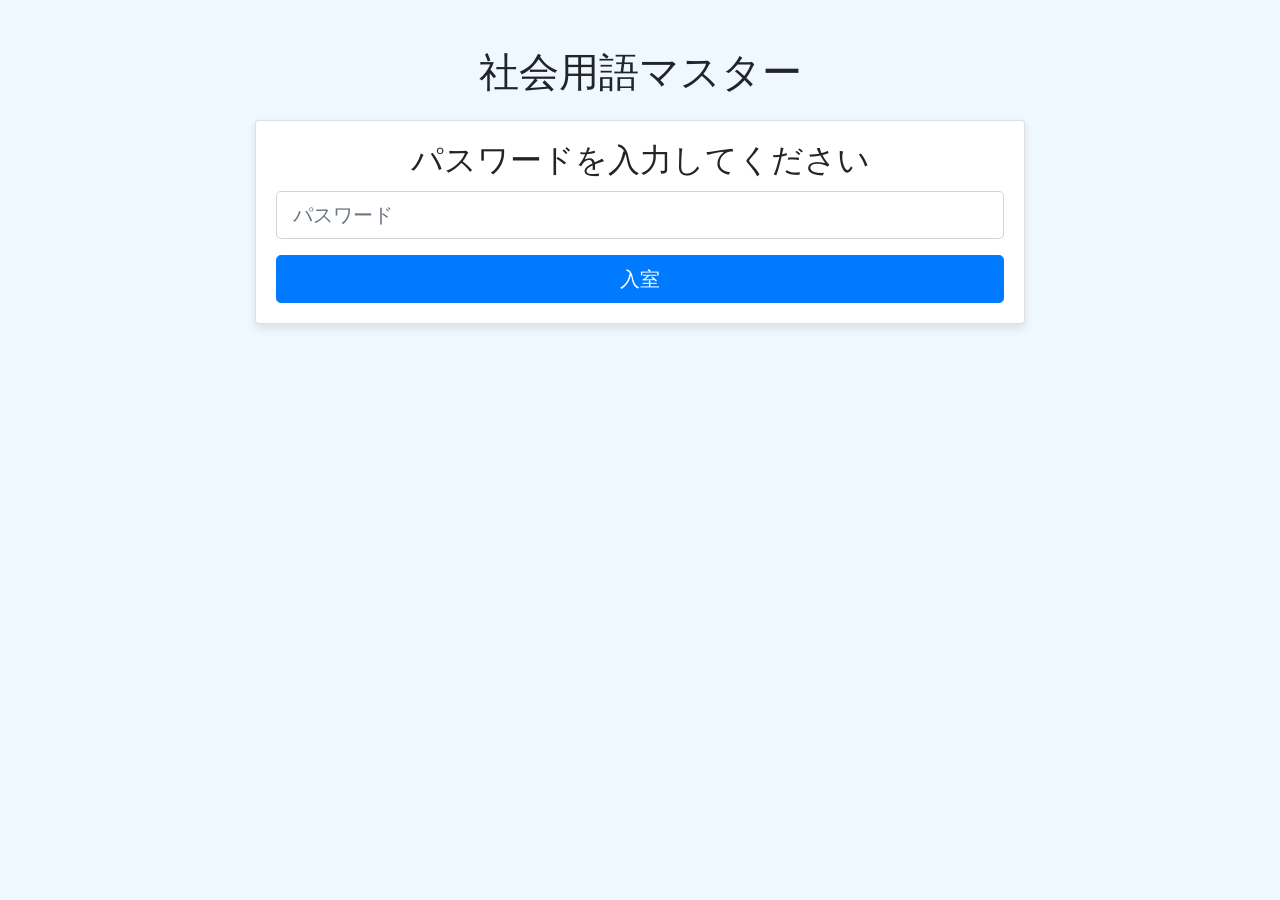
==== index.html @ 206f1cb2 "Add files via upload" ====
<!DOCTYPE html>
<html lang="ja">
<head>
    <meta charset="UTF-8">
    <meta name="viewport" content="width=device-width, initial-scale=1.0">
    <title>社会用語マスター</title>
    <link rel="icon" href="/favicon.ico" type="image/x-icon">
    <link rel="stylesheet" href="https://stackpath.bootstrapcdn.com/bootstrap/4.5.2/css/bootstrap.min.css">
    <link href="https://fonts.googleapis.com/css2?family=M+PLUS+Rounded+1c:wght@400;700&family=Noto+Sans+JP:wght@400;700&display=swap" rel="stylesheet">
    <link rel="stylesheet" href="style.css">
</head>
<body>
    <audio id="correct-sound" src="correct.mp3" preload="auto"></audio>
    <audio id="incorrect-sound" src="incorrect.mp3" preload="auto"></audio>
    <div class="container mt-5">
        <h1 class="text-center mb-4">社会用語マスター</h1>

        <!-- Password Screen -->
        <div id="password-screen">
            <div class="card">
                <div class="card-body">
                    <h2 class="card-title text-center">パスワードを入力してください</h2>
                    <div class="form-group">
                        <input type="password" id="password-input" class="form-control form-control-lg" placeholder="パスワード" autocomplete="off">
                    </div>
                    <button id="password-submit" class="btn btn-primary btn-lg btn-block">入室</button>
                    <p id="password-message" class="text-danger text-center mt-3 hidden"></p>
                </div>
            </div>
        </div>

        <!-- Main Content (Initially Hidden) -->
        <div id="main-content" class="hidden">
            <!-- Topic Selection Screen -->
            <div id="selection-screen">
                <div class="card">
                    <div class="card-body">
                        <h2 class="card-title text-center">トピックを選択してください</h2>
                        <div id="topic-list" class="list-group">
                            <!-- Topics will be dynamically inserted here -->
                        </div>
                    </div>
                </div>
            </div>

            <!-- Game Screen (Initially Hidden) -->
            <div id="game-screen" class="hidden">
                <div class="card">
                    <div class="card-body">
                        <p id="question" class="h3 mb-4 text-center"></p>
                        <input type="text" id="input" class="form-control form-control-lg" placeholder="ここに入力..." disabled autocomplete="off">
                        <div class="row mt-4">
                            <div class="col-md-3 text-center">
                                <h4>タイマー</h4>
                                <p id="timer" class="h3">60</p>
                            </div>
                            <div class="col-md-3 text-center">
                                <h4>スコア</h4>
                                <p id="score" class="h3">0</p>
                            </div>
                            <div class="col-md-3 text-center" id="consecutive-container">
                                <h4>連続正答数</h4>
                                <p id="consecutive-correct" class="h3">0</p>
                            </div>
                            <div class="col-md-3 text-center" id="wpm-container">
                                <h4>WPM</h4>
                                <p id="wpm" class="h3">0</p>
                            </div>
                        </div>
                        <div id="message" class="alert alert-info mt-4" role="alert">
                            上のテキストボックスに表示された文字をタイプしてください。
                        </div>

                        <!-- Mode Selection UI (New) -->
                        <div id="mode-selection" class="mt-4 text-center">
                            <h4>モードを選択してください</h4>
                            <button id="easy-mode-button" class="btn btn-info btn-lg mr-2">イージーモード (順番通り)</button>
                            <button id="hard-mode-button" class="btn btn-warning btn-lg">ハードモード (ランダム)</button>
                        </div>

                        <button id="start-button" class="btn btn-primary btn-lg btn-block mt-4 hidden">ゲーム開始</button>
                        <button id="back-to-selection" class="btn btn-secondary btn-lg btn-block mt-3 hidden">トピック選択に戻る</button>
                    </div>
                </div>
            </div>
        </div>
    </div>
    <script src="script.js"></script>
</body>
</html>
---- style.css ----
body {
    background-color: #f0f8ff;
}

.container {
    max-width: 800px;
}

.card {
    box-shadow: 0 4px 8px rgba(0,0,0,0.1);
}

#question {
    font-family: 'Meiryo', sans-serif;
}

.correct {
    color: green;
}

.incorrect {
    color: red;
    text-decoration: underline;
}

#message {
    font-size: 1.1rem;
}

#start-button {
    transition: all 0.3s ease;
}

#start-button:hover {
    transform: scale(1.05);
}

.hidden {
    display: none;
}

.topic-button {
    cursor: pointer;
}

.topic-button:hover {
    background-color: #f8f9fa;
}
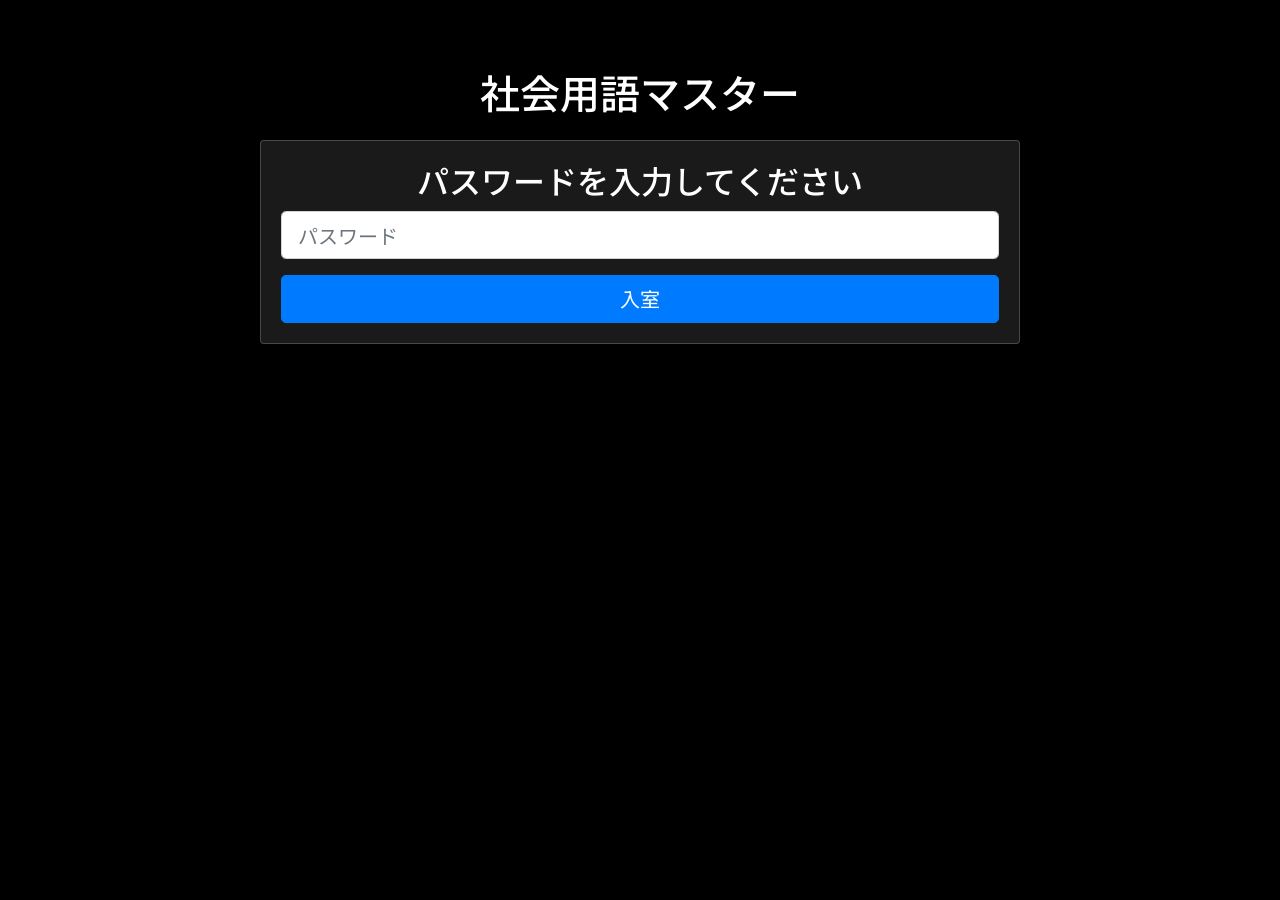
==== commit 396a4867: "Add files via upload" ====
--- a/index.html
+++ b/index.html
@@ -49,7 +49,7 @@
                     <div class="card-body">
                         <p id="question" class="h3 mb-4 text-center"></p>
                         <input type="text" id="input" class="form-control form-control-lg" placeholder="ここに入力..." disabled autocomplete="off">
-                        <div class="row mt-4">
+                        <div class="row mt-4 game-stats">
                             <div class="col-md-3 text-center">
                                 <h4>タイマー</h4>
                                 <p id="timer" class="h3">60</p>
--- a/style.css
+++ b/style.css
@@ -1,25 +1,37 @@
 body {
-    background-color: #f0f8ff;
+    background-image: url('https://images.unsplash.com/photo-1534796636912-3b95b3ab5986?ixlib=rb-4.0.3&ixid=M3wxMjA3fDB8MHxwaG90by1wYWdlfHx8fGVufDB8fHx8fA%3D%3D&auto=format&fit=crop&w=2071&q=80');
+    background-size: cover;
+    background-position: center;
+    background-repeat: no-repeat;
+    background-attachment: fixed;
+    color: white; /* Change text color to be visible on the dark background */
+    background-color: #000; /* Fallback color */
+    font-family: 'Noto Sans JP', 'M PLUS Rounded 1c', sans-serif;
 }
 
 .container {
     max-width: 800px;
+    background-color: rgba(0, 0, 0, 0.5); /* Add a semi-transparent background to the container */
+    padding: 20px;
+    border-radius: 10px;
 }
 
 .card {
     box-shadow: 0 4px 8px rgba(0,0,0,0.1);
+    background-color: rgba(255, 255, 255, 0.1); /* Make card background semi-transparent */
+    border: 1px solid rgba(255, 255, 255, 0.2);
 }
 
 #question {
-    font-family: 'Meiryo', sans-serif;
+    /* font-family: 'Meiryo', sans-serif; */
 }
 
 .correct {
-    color: green;
+    color: lightgreen;
 }
 
 .incorrect {
-    color: red;
+    color: lightcoral;
     text-decoration: underline;
 }
 
@@ -46,3 +58,10 @@
 .topic-button:hover {
     background-color: #f8f9fa;
 }
+
+.game-stats {
+    display: flex;
+    justify-content: space-around;
+    align-items: center;
+    width: 100%;
+}
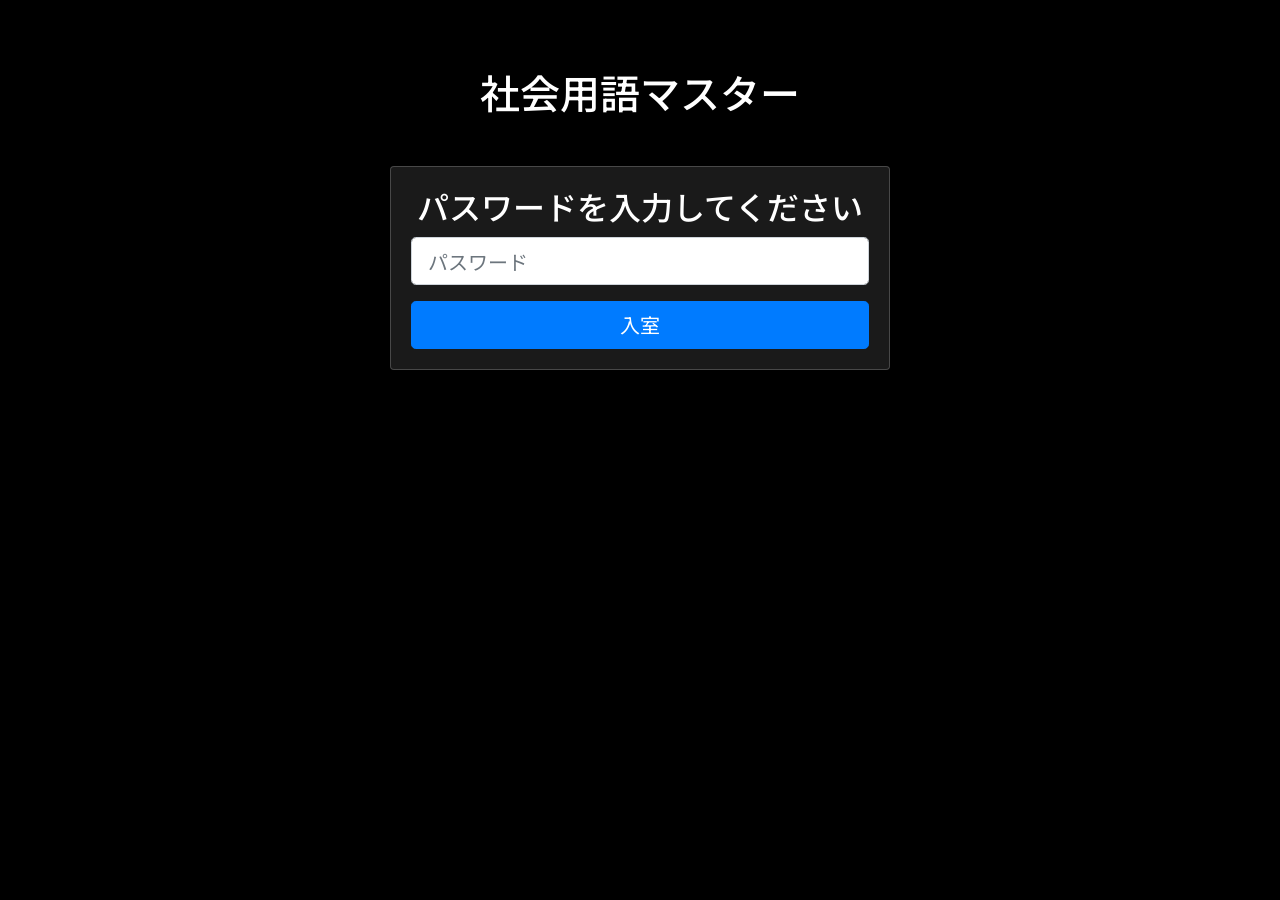
==== commit b33aa49b: "feat: Add wallpaper reward feature" ====
--- a/index.html
+++ b/index.html
@@ -86,5 +86,27 @@
         </div>
     </div>
     <script src="script.js"></script>
+
+    <!-- Wallpaper Reward Modal -->
+    <div id="wallpaper-modal" class="modal" tabindex="-1" role="dialog">
+        <div class="modal-dialog modal-lg" role="document">
+            <div class="modal-content">
+                <div class="modal-header">
+                    <h5 class="modal-title">ご褒美の壁紙です！</h5>
+                    <button type="button" class="close" data-dismiss="modal" aria-label="Close">
+                        <span aria-hidden="true">&times;</span>
+                    </button>
+                </div>
+                <div class="modal-body text-center">
+                    <p>おめでとうございます！画像をダウンロードしてお使いください。</p>
+                    <img id="reward-wallpaper" src="" alt="Reward Wallpaper" class="img-fluid">
+                </div>
+                <div class="modal-footer">
+                    <a id="download-link" href="" download class="btn btn-primary">ダウンロード</a>
+                    <button type="button" class="btn btn-secondary" data-dismiss="modal">閉じる</button>
+                </div>
+            </div>
+        </div>
+    </div>
 </body>
 </html>
--- a/style.css
+++ b/style.css
@@ -64,4 +64,77 @@
     justify-content: space-around;
     align-items: center;
     width: 100%;
-}+}
+
+.game-stats h4 {
+    margin-bottom: 0.5rem;
+    font-size: 1.2rem;
+}
+
+.game-stats p {
+    margin-bottom: 0;
+    font-size: 2rem;
+    font-weight: bold;
+}
+
+#password-screen .card {
+    max-width: 500px;
+    margin: 50px auto;
+}
+
+#password-message {
+    min-height: 24px;
+}
+
+#mode-selection button {
+    font-size: 1.2rem;
+    padding: 10px 20px;
+}
+
+#back-to-selection {
+    background-color: #6c757d;
+    border-color: #6c757d;
+}
+
+#back-to-selection:hover {
+    background-color: #5a6268;
+    border-color: #545b62;
+}
+
+.modal-content {
+    background-color: #343a40;
+    color: white;
+}
+
+.modal-header .close {
+    color: white;
+}
+
+.modal-body p {
+    color: white;
+}
+
+/* Responsive Design */
+@media (max-width: 768px) {
+    .container {
+        padding: 15px;
+    }
+
+    h1 {
+        font-size: 2rem;
+    }
+
+    .game-stats {
+        flex-direction: column;
+    }
+
+    .game-stats > div {
+        margin-bottom: 1rem;
+    }
+
+    #mode-selection button {
+        display: block;
+        width: 100%;
+        margin-bottom: 10px;
+    }
+}
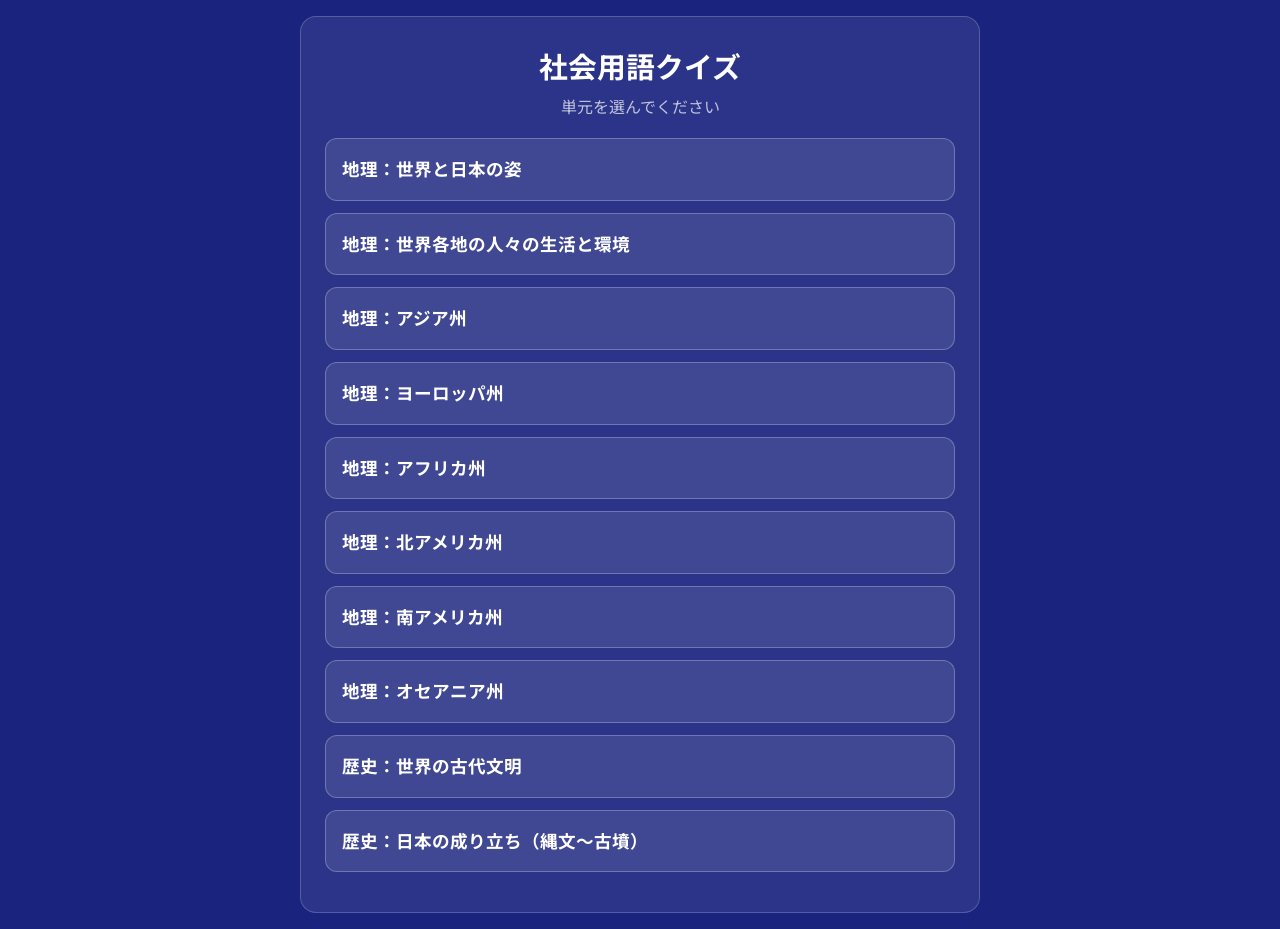
==== commit 93417dd3: "初回デプロイ" ====
--- a/index.html
+++ b/index.html
@@ -1,112 +1,90 @@
 <!DOCTYPE html>
 <html lang="ja">
 <head>
-    <meta charset="UTF-8">
-    <meta name="viewport" content="width=device-width, initial-scale=1.0">
-    <title>社会用語マスター</title>
-    <link rel="icon" href="/favicon.ico" type="image/x-icon">
-    <link rel="stylesheet" href="https://stackpath.bootstrapcdn.com/bootstrap/4.5.2/css/bootstrap.min.css">
-    <link href="https://fonts.googleapis.com/css2?family=M+PLUS+Rounded+1c:wght@400;700&family=Noto+Sans+JP:wght@400;700&display=swap" rel="stylesheet">
-    <link rel="stylesheet" href="style.css">
+  <meta charset="UTF-8">
+  <meta name="viewport" content="width=device-width, initial-scale=1.0, user-scalable=no">
+  <title>社会用語クイズ</title>
+  <link rel="icon" href="favicon.ico" type="image/x-icon">
+  <link href="https://fonts.googleapis.com/css2?family=Noto+Sans+JP:wght@400;700&display=swap" rel="stylesheet">
+  <link rel="stylesheet" href="style.css">
 </head>
 <body>
-    <audio id="correct-sound" src="correct.mp3" preload="auto"></audio>
-    <audio id="incorrect-sound" src="incorrect.mp3" preload="auto"></audio>
-    <div class="container mt-5">
-        <h1 class="text-center mb-4">社会用語マスター</h1>
 
-        <!-- Password Screen -->
-        <div id="password-screen">
-            <div class="card">
-                <div class="card-body">
-                    <h2 class="card-title text-center">パスワードを入力してください</h2>
-                    <div class="form-group">
-                        <input type="password" id="password-input" class="form-control form-control-lg" placeholder="パスワード" autocomplete="off">
-                    </div>
-                    <button id="password-submit" class="btn btn-primary btn-lg btn-block">入室</button>
-                    <p id="password-message" class="text-danger text-center mt-3 hidden"></p>
-                </div>
-            </div>
+  <audio id="snd-correct" src="correct.mp3" preload="auto"></audio>
+  <audio id="snd-incorrect" src="incorrect.mp3" preload="auto"></audio>
+
+  <!-- パスワード画面 -->
+  <div id="screen-password" class="screen">
+    <div class="card">
+      <h1>社会用語クイズ</h1>
+      <p class="subtitle">パスワードを入力してください</p>
+      <input type="password" id="password-input" class="text-input" placeholder="パスワード" autocomplete="off">
+      <button id="btn-password" class="btn btn-primary">入室</button>
+      <p id="password-error" class="error-msg hidden">パスワードが違います</p>
+    </div>
+  </div>
+
+  <!-- トピック選択画面 -->
+  <div id="screen-select" class="screen hidden">
+    <div class="card">
+      <h1>社会用語クイズ</h1>
+      <p class="subtitle">単元を選んでください</p>
+      <div id="topic-list"></div>
+    </div>
+  </div>
+
+  <!-- クイズ画面 -->
+  <div id="screen-quiz" class="screen hidden">
+    <div class="card">
+      <div id="quiz-header">
+        <span id="quiz-topic-name"></span>
+        <span id="quiz-progress"></span>
+      </div>
+
+      <div id="question-box">
+        <p id="question-text"></p>
+      </div>
+
+      <div id="choices"></div>
+
+      <div id="feedback" class="hidden">
+        <p id="feedback-text"></p>
+        <p id="feedback-answer"></p>
+        <button id="btn-next" class="btn btn-primary">次の問題</button>
+      </div>
+    </div>
+  </div>
+
+  <!-- 結果画面 -->
+  <div id="screen-result" class="screen hidden">
+    <div class="card">
+      <h2>結果発表</h2>
+      <div id="result-stats">
+        <div class="stat-box">
+          <div class="stat-label">正解数</div>
+          <div class="stat-value" id="result-correct"></div>
         </div>
+        <div class="stat-box">
+          <div class="stat-label">問題数</div>
+          <div class="stat-value" id="result-total"></div>
+        </div>
+        <div class="stat-box">
+          <div class="stat-label">正答率</div>
+          <div class="stat-value" id="result-rate"></div>
+        </div>
+      </div>
 
-        <!-- Main Content (Initially Hidden) -->
-        <div id="main-content" class="hidden">
-            <!-- Topic Selection Screen -->
-            <div id="selection-screen">
-                <div class="card">
-                    <div class="card-body">
-                        <h2 class="card-title text-center">トピックを選択してください</h2>
-                        <div id="topic-list" class="list-group">
-                            <!-- Topics will be dynamically inserted here -->
-                        </div>
-                    </div>
-                </div>
-            </div>
+      <div id="result-mistakes">
+        <h3 id="mistakes-title"></h3>
+        <ul id="mistakes-list"></ul>
+      </div>
 
-            <!-- Game Screen (Initially Hidden) -->
-            <div id="game-screen" class="hidden">
-                <div class="card">
-                    <div class="card-body">
-                        <p id="question" class="h3 mb-4 text-center"></p>
-                        <input type="text" id="input" class="form-control form-control-lg" placeholder="ここに入力..." disabled autocomplete="off">
-                        <div class="row mt-4 game-stats">
-                            <div class="col-md-3 text-center">
-                                <h4>タイマー</h4>
-                                <p id="timer" class="h3">60</p>
-                            </div>
-                            <div class="col-md-3 text-center">
-                                <h4>スコア</h4>
-                                <p id="score" class="h3">0</p>
-                            </div>
-                            <div class="col-md-3 text-center" id="consecutive-container">
-                                <h4>連続正答数</h4>
-                                <p id="consecutive-correct" class="h3">0</p>
-                            </div>
-                            <div class="col-md-3 text-center" id="wpm-container">
-                                <h4>WPM</h4>
-                                <p id="wpm" class="h3">0</p>
-                            </div>
-                        </div>
-                        <div id="message" class="alert alert-info mt-4" role="alert">
-                            上のテキストボックスに表示された文字をタイプしてください。
-                        </div>
+      <button id="btn-retry" class="btn btn-primary">もう一度</button>
+      <button id="btn-back-select" class="btn btn-secondary">単元を選び直す</button>
+    </div>
+  </div>
 
-                        <!-- Mode Selection UI (New) -->
-                        <div id="mode-selection" class="mt-4 text-center">
-                            <h4>モードを選択してください</h4>
-                            <button id="easy-mode-button" class="btn btn-info btn-lg mr-2">イージーモード (順番通り)</button>
-                            <button id="hard-mode-button" class="btn btn-warning btn-lg">ハードモード (ランダム)</button>
-                        </div>
-
-                        <button id="start-button" class="btn btn-primary btn-lg btn-block mt-4 hidden">ゲーム開始</button>
-                        <button id="back-to-selection" class="btn btn-secondary btn-lg btn-block mt-3 hidden">トピック選択に戻る</button>
-                    </div>
-                </div>
-            </div>
-        </div>
-    </div>
-    <script src="script.js"></script>
-
-    <!-- Wallpaper Reward Modal -->
-    <div id="wallpaper-modal" class="modal" tabindex="-1" role="dialog">
-        <div class="modal-dialog modal-lg" role="document">
-            <div class="modal-content">
-                <div class="modal-header">
-                    <h5 class="modal-title">ご褒美の壁紙です！</h5>
-                    <button type="button" class="close" data-dismiss="modal" aria-label="Close">
-                        <span aria-hidden="true">&times;</span>
-                    </button>
-                </div>
-                <div class="modal-body text-center">
-                    <p>おめでとうございます！画像をダウンロードしてお使いください。</p>
-                    <img id="reward-wallpaper" src="" alt="Reward Wallpaper" class="img-fluid">
-                </div>
-                <div class="modal-footer">
-                    <a id="download-link" href="" download class="btn btn-primary">ダウンロード</a>
-                    <button type="button" class="btn btn-secondary" data-dismiss="modal">閉じる</button>
-                </div>
-            </div>
-        </div>
-    </div>
+  <script src="data.js"></script>
+  <script src="script.js"></script>
 </body>
 </html>
--- a/style.css
+++ b/style.css
@@ -1,140 +1,326 @@
+/* =============================================
+   ベース
+============================================= */
+* {
+  box-sizing: border-box;
+  -webkit-tap-highlight-color: transparent;
+}
+
 body {
-    background-image: url('https://images.unsplash.com/photo-1534796636912-3b95b3ab5986?ixlib=rb-4.0.3&ixid=M3wxMjA3fDB8MHxwaG90by1wYWdlfHx8fGVufDB8fHx8fA%3D%3D&auto=format&fit=crop&w=2071&q=80');
-    background-size: cover;
-    background-position: center;
-    background-repeat: no-repeat;
-    background-attachment: fixed;
-    color: white; /* Change text color to be visible on the dark background */
-    background-color: #000; /* Fallback color */
-    font-family: 'Noto Sans JP', 'M PLUS Rounded 1c', sans-serif;
-}
-
-.container {
-    max-width: 800px;
-    background-color: rgba(0, 0, 0, 0.5); /* Add a semi-transparent background to the container */
-    padding: 20px;
-    border-radius: 10px;
-}
-
+  margin: 0;
+  padding: 16px;
+  min-height: 100vh;
+  background: #1a237e;
+  font-family: 'Noto Sans JP', sans-serif;
+  color: #fff;
+}
+
+.screen {
+  max-width: 680px;
+  margin: 0 auto;
+}
+
+.hidden {
+  display: none !important;
+}
+
+/* =============================================
+   カード
+============================================= */
 .card {
-    box-shadow: 0 4px 8px rgba(0,0,0,0.1);
-    background-color: rgba(255, 255, 255, 0.1); /* Make card background semi-transparent */
-    border: 1px solid rgba(255, 255, 255, 0.2);
-}
-
-#question {
-    /* font-family: 'Meiryo', sans-serif; */
-}
-
-.correct {
-    color: lightgreen;
-}
-
-.incorrect {
-    color: lightcoral;
-    text-decoration: underline;
-}
-
-#message {
+  background: rgba(255, 255, 255, 0.08);
+  border: 1px solid rgba(255, 255, 255, 0.2);
+  border-radius: 16px;
+  padding: 28px 24px;
+}
+
+h1 {
+  font-size: 1.8rem;
+  margin: 0 0 8px;
+  text-align: center;
+}
+
+h2 {
+  font-size: 1.5rem;
+  margin: 0 0 20px;
+  text-align: center;
+}
+
+h3 {
+  font-size: 1.1rem;
+  margin: 0 0 12px;
+}
+
+.subtitle {
+  text-align: center;
+  color: rgba(255,255,255,0.7);
+  margin: 0 0 20px;
+}
+
+/* =============================================
+   ボタン共通（iPad タップしやすいサイズ）
+============================================= */
+.btn {
+  display: block;
+  width: 100%;
+  padding: 18px 16px;
+  margin-bottom: 12px;
+  border: none;
+  border-radius: 12px;
+  font-family: inherit;
+  font-size: 1.1rem;
+  font-weight: 700;
+  cursor: pointer;
+  transition: opacity 0.15s, transform 0.1s;
+  line-height: 1.4;
+}
+
+.btn:active {
+  transform: scale(0.97);
+  opacity: 0.9;
+}
+
+.btn:disabled {
+  cursor: default;
+}
+
+.btn-primary {
+  background: #3f51b5;
+  color: #fff;
+}
+
+.btn-primary:hover:not(:disabled) {
+  background: #5c6bc0;
+}
+
+.btn-secondary {
+  background: rgba(255,255,255,0.15);
+  color: #fff;
+}
+
+.btn-secondary:hover:not(:disabled) {
+  background: rgba(255,255,255,0.25);
+}
+
+.btn-topic {
+  background: rgba(255,255,255,0.1);
+  color: #fff;
+  text-align: left;
+  border: 1px solid rgba(255,255,255,0.25);
+}
+
+.btn-topic:hover {
+  background: rgba(255,255,255,0.2);
+}
+
+.btn-warning {
+  border-color: #ffc107;
+  color: #ffc107;
+}
+
+/* =============================================
+   テキスト入力（パスワード画面）
+============================================= */
+.text-input {
+  display: block;
+  width: 100%;
+  padding: 16px;
+  margin-bottom: 16px;
+  border: 2px solid rgba(255,255,255,0.3);
+  border-radius: 12px;
+  background: rgba(255,255,255,0.1);
+  color: #fff;
+  font-size: 1.2rem;
+  font-family: inherit;
+  outline: none;
+}
+
+.text-input:focus {
+  border-color: #90caf9;
+}
+
+.error-msg {
+  color: #ef9a9a;
+  text-align: center;
+  margin-top: -8px;
+  margin-bottom: 8px;
+}
+
+/* =============================================
+   クイズ画面
+============================================= */
+#quiz-header {
+  display: flex;
+  justify-content: space-between;
+  align-items: center;
+  margin-bottom: 16px;
+  font-size: 0.95rem;
+  color: rgba(255,255,255,0.7);
+}
+
+#question-box {
+  background: rgba(255,255,255,0.12);
+  border-radius: 12px;
+  padding: 20px;
+  margin-bottom: 20px;
+  min-height: 80px;
+  display: flex;
+  align-items: center;
+  justify-content: center;
+}
+
+#question-text {
+  font-size: 1.15rem;
+  line-height: 1.7;
+  margin: 0;
+  text-align: center;
+}
+
+/* 選択肢ボタン */
+.btn-choice {
+  background: rgba(255,255,255,0.1);
+  color: #fff;
+  border: 2px solid rgba(255,255,255,0.25);
+  border-radius: 12px;
+  text-align: center;
+  font-size: 1.2rem;
+  padding: 20px 16px;
+}
+
+.btn-choice:not(:disabled):hover {
+  background: rgba(255,255,255,0.2);
+  border-color: rgba(255,255,255,0.5);
+}
+
+.choice-correct {
+  background: rgba(76, 175, 80, 0.4) !important;
+  border-color: #66bb6a !important;
+}
+
+.choice-wrong {
+  background: rgba(244, 67, 54, 0.4) !important;
+  border-color: #ef5350 !important;
+}
+
+/* フィードバック */
+#feedback {
+  margin-top: 12px;
+  padding: 16px;
+  border-radius: 12px;
+  background: rgba(0,0,0,0.3);
+  text-align: center;
+}
+
+.feedback-correct {
+  font-size: 1.3rem;
+  color: #a5d6a7;
+  margin: 0 0 8px;
+}
+
+.feedback-wrong {
+  font-size: 1.3rem;
+  color: #ef9a9a;
+  margin: 0 0 8px;
+}
+
+#feedback-answer {
+  font-size: 1rem;
+  color: #fff;
+  margin: 0 0 12px;
+}
+
+#btn-next {
+  margin-top: 12px;
+  margin-bottom: 0;
+}
+
+/* =============================================
+   結果画面
+============================================= */
+#result-stats {
+  display: flex;
+  gap: 12px;
+  margin-bottom: 24px;
+}
+
+.stat-box {
+  flex: 1;
+  background: rgba(255,255,255,0.1);
+  border-radius: 12px;
+  padding: 16px 8px;
+  text-align: center;
+}
+
+.stat-label {
+  font-size: 0.85rem;
+  color: rgba(255,255,255,0.7);
+  margin-bottom: 8px;
+}
+
+.stat-value {
+  font-size: 2rem;
+  font-weight: 700;
+}
+
+#result-mistakes {
+  background: rgba(0,0,0,0.25);
+  border-radius: 12px;
+  padding: 16px;
+  margin-bottom: 20px;
+}
+
+#mistakes-list {
+  padding-left: 0;
+  list-style: none;
+  margin: 0;
+}
+
+#mistakes-list li {
+  padding: 12px 0;
+  border-bottom: 1px solid rgba(255,255,255,0.1);
+  font-size: 1rem;
+  line-height: 1.5;
+}
+
+#mistakes-list li:last-child {
+  border-bottom: none;
+}
+
+.mistake-desc {
+  font-size: 0.9rem;
+  color: rgba(255,255,255,0.65);
+}
+
+/* =============================================
+   iPad / レスポンシブ
+============================================= */
+@media (max-width: 480px) {
+  body {
+    padding: 12px;
+  }
+
+  .card {
+    padding: 20px 16px;
+  }
+
+  h1 {
+    font-size: 1.5rem;
+  }
+
+  #question-text {
+    font-size: 1.05rem;
+  }
+
+  .btn-choice {
     font-size: 1.1rem;
-}
-
-#start-button {
-    transition: all 0.3s ease;
-}
-
-#start-button:hover {
-    transform: scale(1.05);
-}
-
-.hidden {
-    display: none;
-}
-
-.topic-button {
-    cursor: pointer;
-}
-
-.topic-button:hover {
-    background-color: #f8f9fa;
-}
-
-.game-stats {
-    display: flex;
-    justify-content: space-around;
-    align-items: center;
-    width: 100%;
-}
-
-.game-stats h4 {
-    margin-bottom: 0.5rem;
-    font-size: 1.2rem;
-}
-
-.game-stats p {
-    margin-bottom: 0;
-    font-size: 2rem;
-    font-weight: bold;
-}
-
-#password-screen .card {
-    max-width: 500px;
-    margin: 50px auto;
-}
-
-#password-message {
-    min-height: 24px;
-}
-
-#mode-selection button {
-    font-size: 1.2rem;
-    padding: 10px 20px;
-}
-
-#back-to-selection {
-    background-color: #6c757d;
-    border-color: #6c757d;
-}
-
-#back-to-selection:hover {
-    background-color: #5a6268;
-    border-color: #545b62;
-}
-
-.modal-content {
-    background-color: #343a40;
-    color: white;
-}
-
-.modal-header .close {
-    color: white;
-}
-
-.modal-body p {
-    color: white;
-}
-
-/* Responsive Design */
-@media (max-width: 768px) {
-    .container {
-        padding: 15px;
-    }
-
-    h1 {
-        font-size: 2rem;
-    }
-
-    .game-stats {
-        flex-direction: column;
-    }
-
-    .game-stats > div {
-        margin-bottom: 1rem;
-    }
-
-    #mode-selection button {
-        display: block;
-        width: 100%;
-        margin-bottom: 10px;
-    }
-}
+    padding: 18px 12px;
+  }
+
+  #result-stats {
+    gap: 8px;
+  }
+
+  .stat-value {
+    font-size: 1.6rem;
+  }
+}
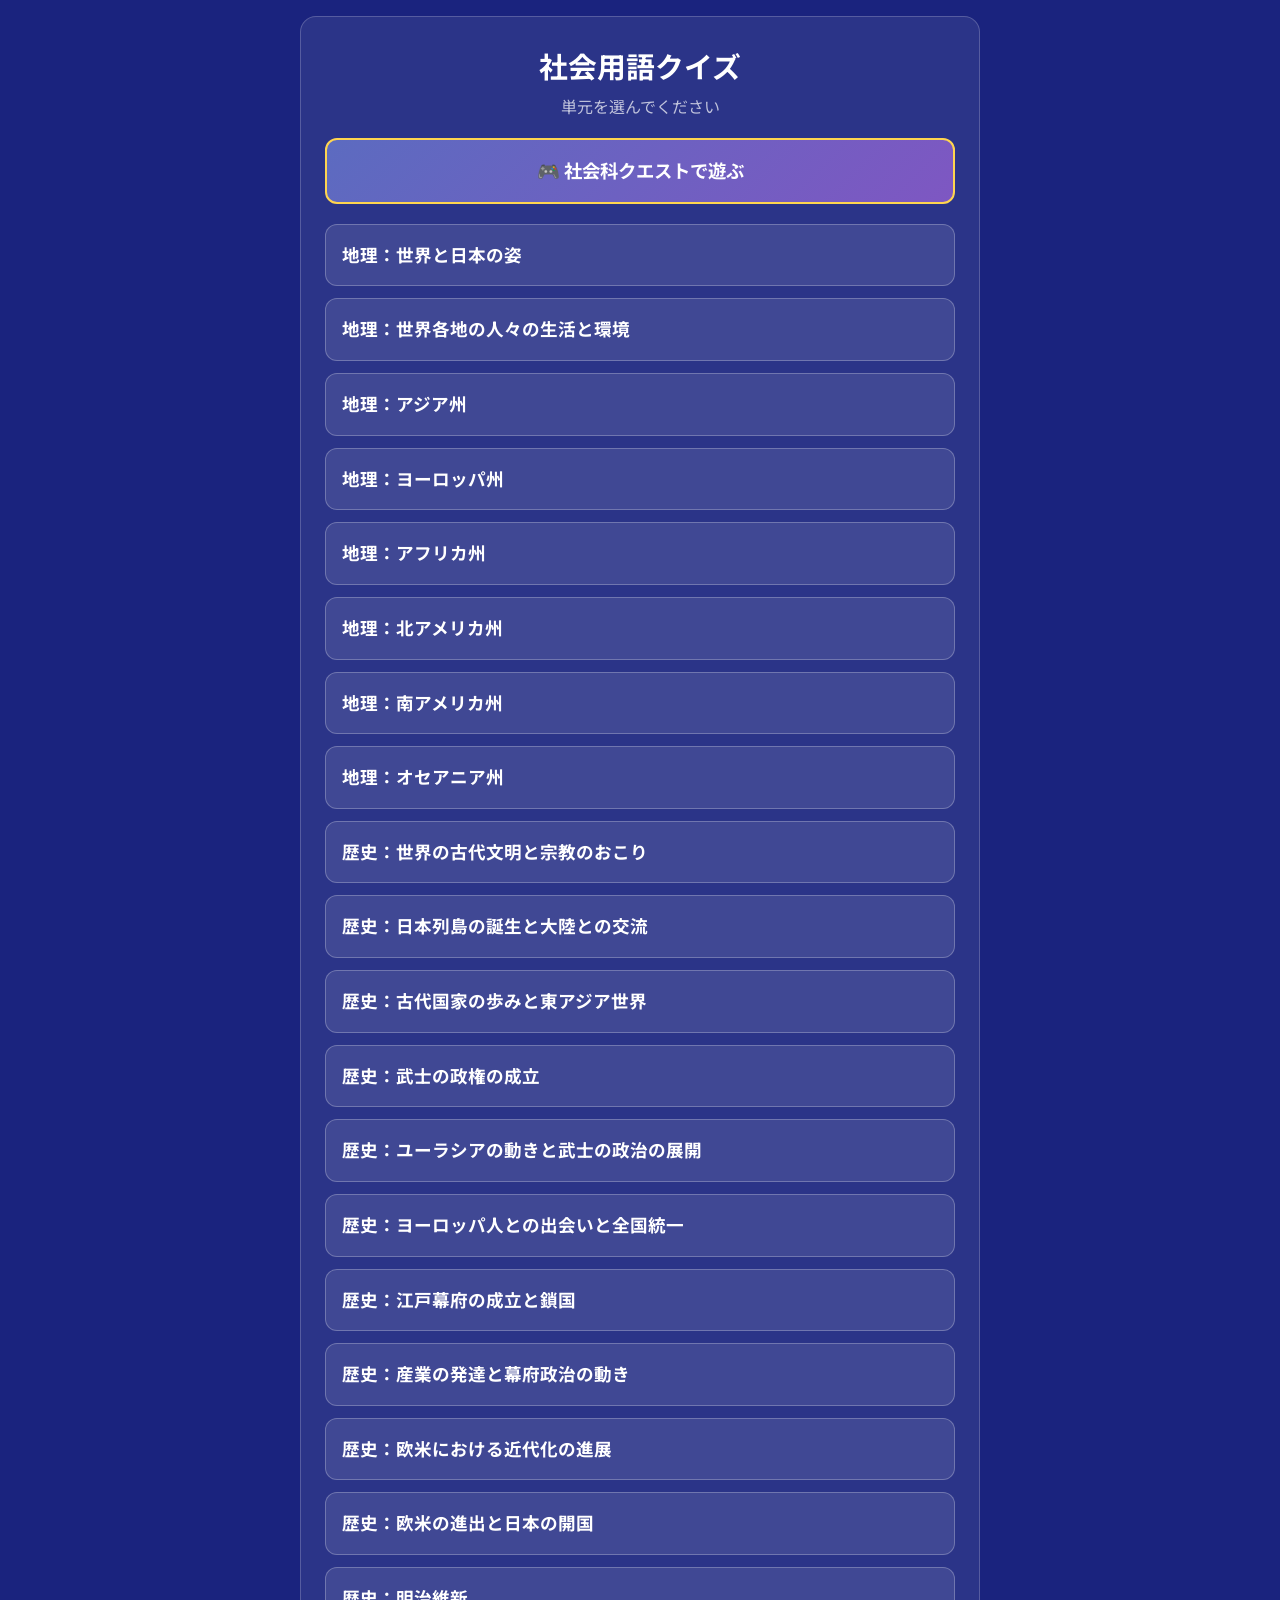
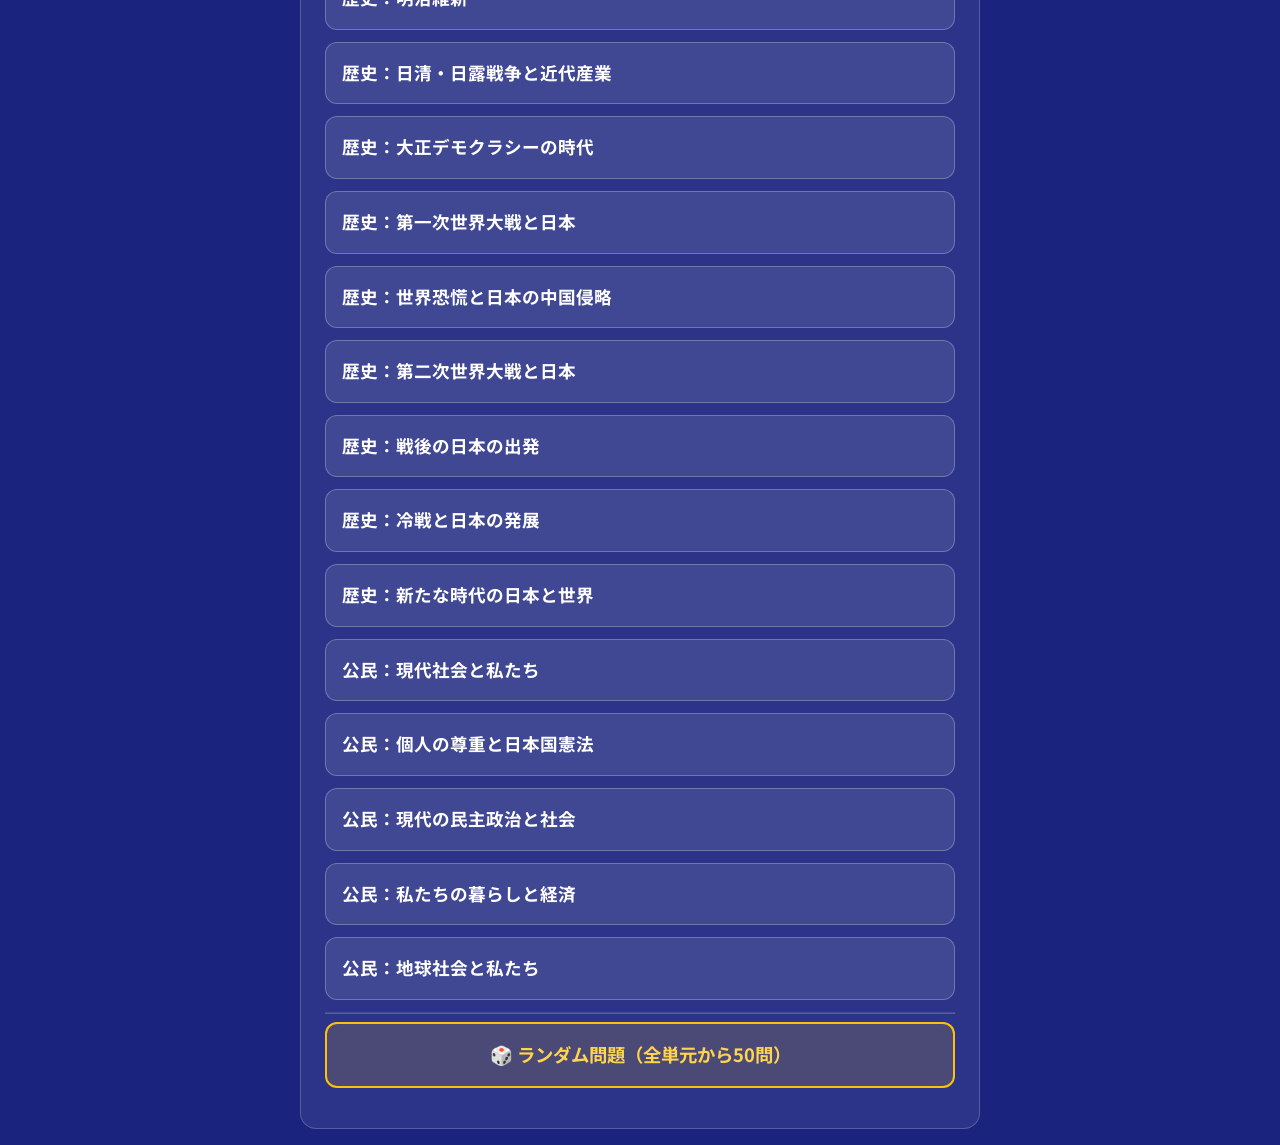
==== commit 0660e603: "社会科クエスト第1弾・10問チャレンジとコンボ機能 - rpg.html / rpg.js / rpg.css を追加（通常クイズとは独立したアーケード×RPGモード） - 地理・歴史・公民から単元を" ====
--- a/index.html
+++ b/index.html
@@ -29,6 +29,7 @@
     <div class="card">
       <h1>社会用語クイズ</h1>
       <p class="subtitle">単元を選んでください</p>
+      <a href="rpg.html" class="btn btn-quest">🎮 社会科クエストで遊ぶ</a>
       <div id="topic-list"></div>
     </div>
   </div>
--- a/style.css
+++ b/style.css
@@ -116,6 +116,32 @@
 .btn-warning {
   border-color: #ffc107;
   color: #ffc107;
+}
+
+.btn-random {
+  background: rgba(255, 193, 7, 0.15);
+  color: #ffd54f;
+  border: 2px solid #ffc107;
+  font-size: 1.15rem;
+}
+
+.btn-random:hover {
+  background: rgba(255, 193, 7, 0.3);
+}
+
+/* 社会科クエスト（RPGモード）への入口 */
+.btn-quest {
+  margin-bottom: 20px;
+  background: linear-gradient(135deg, #5c6bc0, #7e57c2);
+  border: 2px solid #ffd54f;
+  color: #fff;
+  font-size: 1.15rem;
+  text-align: center;
+  text-decoration: none;
+}
+
+.btn-quest:hover {
+  background: linear-gradient(135deg, #7986cb, #9575cd);
 }
 
 /* =============================================
